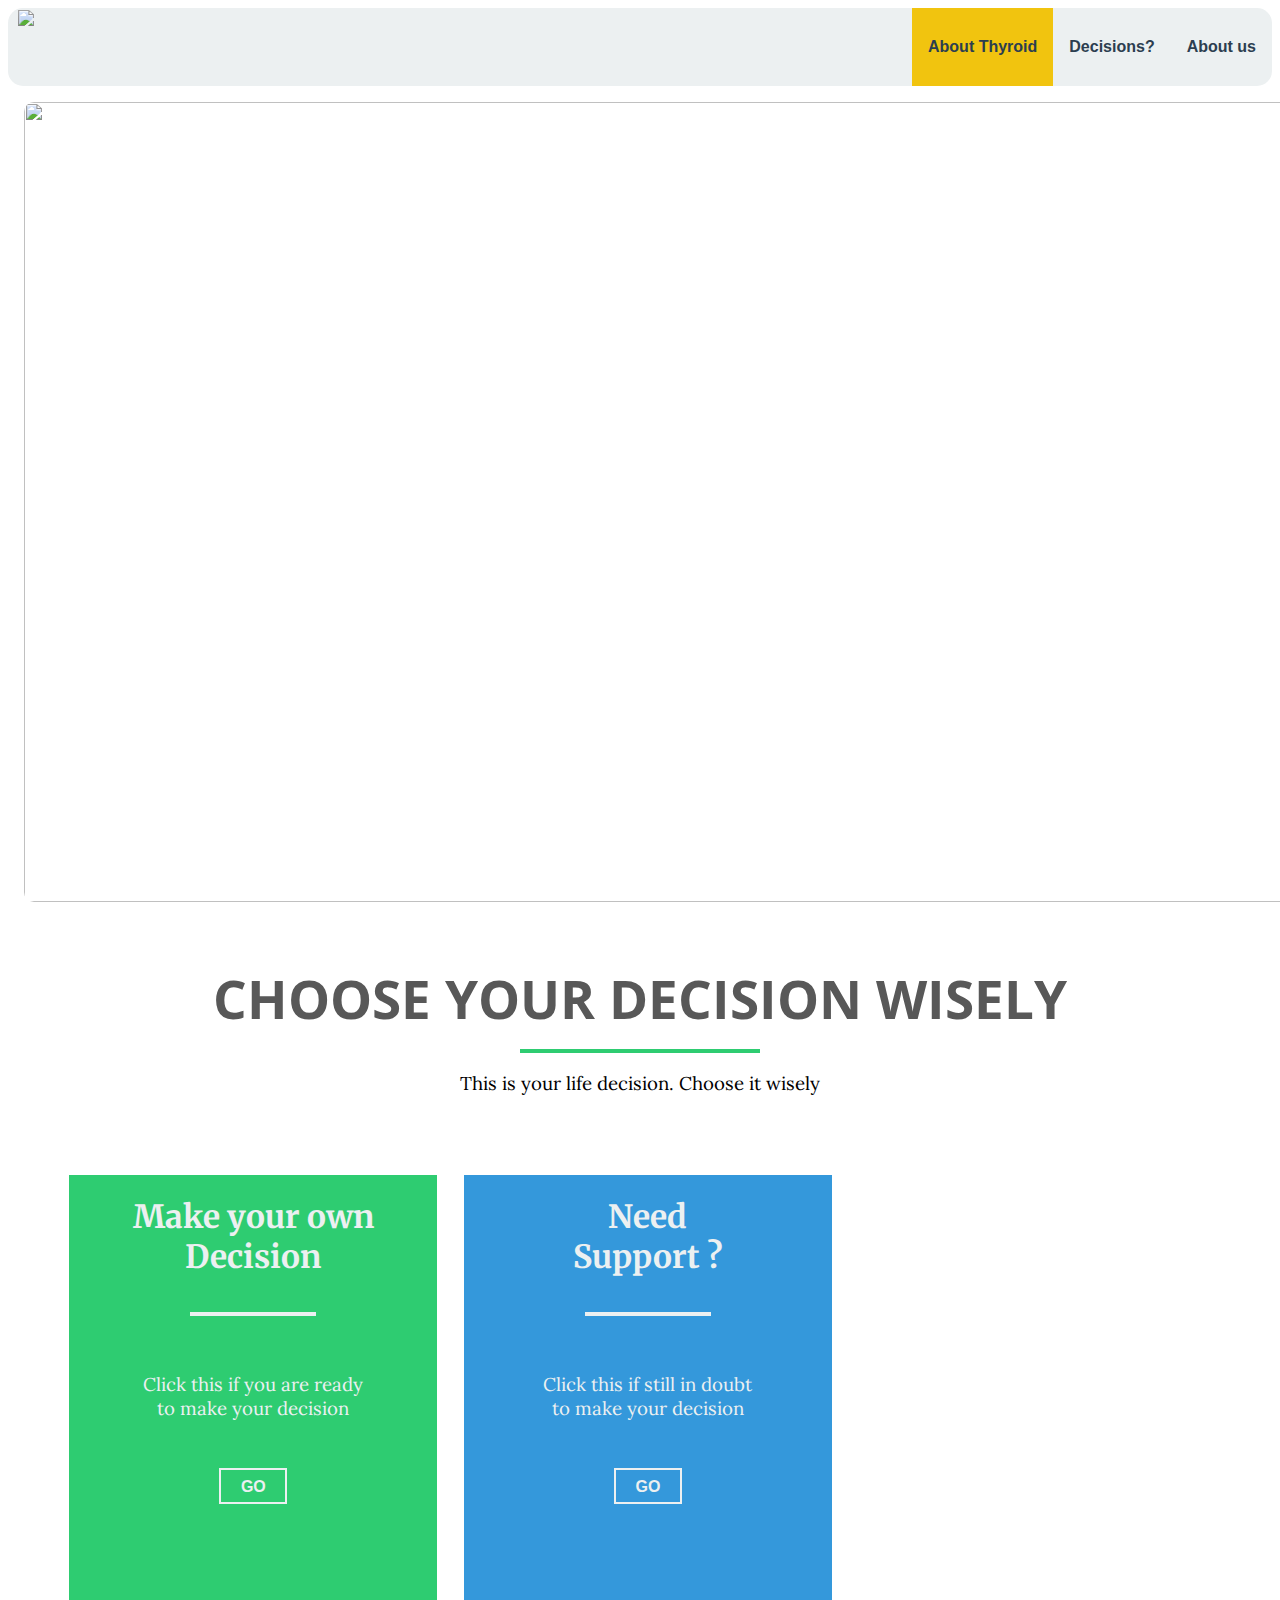
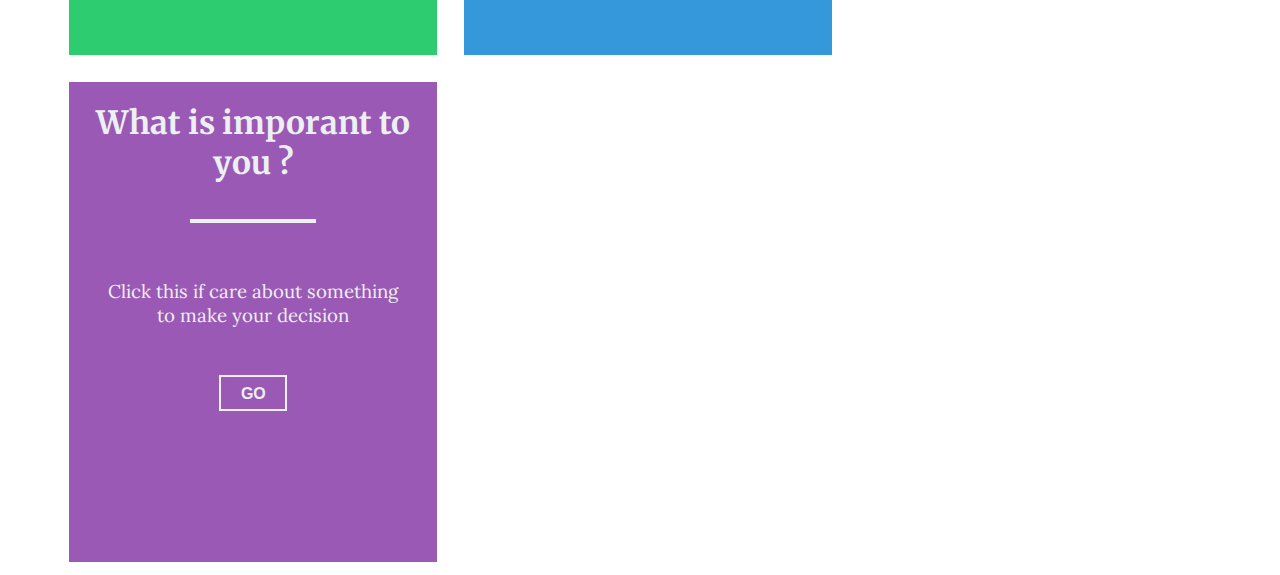
==== tester.html @ 254a99ba "Adding image under Navbar" ====
<!DOCTYPE html>
<html>
<head>
	<link href="https://fonts.googleapis.com/css?family=Open+Sans:700" rel="stylesheet">
	<link href="https://fonts.googleapis.com/css?family=Lora:400i" rel="stylesheet">
	<link href="https://fonts.googleapis.com/css?family=Merriweather:700" rel="stylesheet">

	<link rel="stylesheet" type="text/css" media="all" href="css/animate.css">
	<link rel="stylesheet" type="text/css" href="style.css">
	<title>Hyperthyroid</title>
	<style>
		body{

		}	
		

	</style>
</head>
<body>
	<div class="menu">
		<ul class="nav">
			<a href="https://www.facebook.com/pages/Pusat-Perubatan-Universiti-Malaya/123708627666986" target="_blank"><img src="images/UM-Logo.png" class="image">
			</a>
			<li><a href="">About us</a></li>
			<li><a href="">Decisions?</a></li>
			<li class="active"><a href="">About Thyroid</a></li>
		</ul>
	</div>

	<div class="imageholder">
		<img src="images/hunter-bryant-48373.jpg">
	</div>

	<div>
		<center><h2 class="title" value=" bounce">Choose your Decision Wisely</h2></center>
		<center><div class="line"></div></center>
		<center><p class="remind">This is your life decision. Choose it wisely</p></center>
	</div>
	
	<div class="container">
		<div class="Q1 ">
			<center>
			<h1 class="animated bounce">Make your own Decision</h1>
			<div class="line2">
				
			</div>
			<p class="details">Click this if you are ready <br>to make your decision</p>
			<div class="button">
				<p>GO</p>
			</div>
			</center>
		</div>

		<div class=" Q2 Q1" style="background-color: #3498db">
			<center>
			<h1>Need <br>Support ?</h1>
			<div class="line2">
				
			</div>
			<p class="details">Click this if still in doubt <br>to make your decision</p>
			<div class="button">
				<p>GO</p>
			</div>
			</center>
		</div>
		<div class="Q3 Q1" style="background-color: #9b59b6">
			<center>
			<h1>What is imporant to you ?</h1>
			<div class="line2">
				
			</div>
			<p class="details">Click this if care about something <br>to make your decision</p>
			<div class="button">
				<p>GO</p>
			</div>
			</center>
		</div>


	</div>

</body>
</html>
---- style.css ----
body{
	/*background-color: #118C4E;*/
}

h2.title{
	font-family: 'Open Sans', sans-serif;
	text-transform:uppercase;
	letter-spacing: .001pt;
	font-size: 40pt;
	color: #585858;
	margin-bottom: 9pt;
	/*border-bottom: 5px solid blue;s*/

	

}

.menu{
	padding: 0px;
	margin:0px;
}

ul.nav{
	list-style-type: none;
	margin:0;
	padding: 0;
	overflow: hidden;
	background-color:#ecf0f1;
	border-radius: 15px;

}

li {
	float: right;
}
li a{
	font-family: sans-serif;
	font-weight: bold;
	text-decoration:none;
	color: #2c3e50;
	display:inline-block;
	text-align: center;
	padding: 30px 16px;

}

li a:hover{
	background-color: #95a5a6;
}
.active{
	background-color: #f1c40f;
}
.image{
	float:left;
	display: inline-block;
	width: 150px;
	height: 65;
	margin-top:2px;
	margin-left: 10px;

}
.line{
	padding-top: 1pt;
	border-bottom: 4px solid #2ecc71;
	width: 15em;	
}
p.remind{
	font-family: 'Lora', serif;
	font-size: 14pt;
}
.container{
	/*margin-top: 100px;*/
	padding:3em;
	/*margin: auto;*/
}

.Q1{
	width:23em;
	height: 30em;
	background-color: #2ecc71;
	float:left;
	margin:10pt;
	transition: all .2s ease-in-out; /*To smooth the transition*/
}
.Q1 h1{
	font-family: 'Merriweather', serif;
	color: #ecf0f1;
	vertical-align: middle;
	}
.Q1:hover{
	/*giving some expansion transition*/
	 -webkit-transform: scale(1.3);
        -ms-transform: scale(1.3);
        transform: scale(1.3);

}
.line2{
	border-bottom: 4px solid #ecf0f1;
	width: 7em;
	padding: 7px;
}
.details{
	font-family: 'Lora', serif;
	font-size: 14pt;
	color: #ecf0f1;
	margin-top: 3em;
}
.button{
	border: 2px solid #ecf0f1;
	width: 4em;
	height:2em;
	margin-top: 3em;
}
.button p{
	margin-top : .5em;
	font-family: sans-serif;
	font-weight: bold;
	color: #ecf0f1
}

.button:hover{
	background-color: #ecf0f1
	
}
.button p:hover{
	color:#34495e;
}

.imageholder img{
	border-radius: 10px;
	margin: 1em;
	width: 1300px;
	height:800px;
}
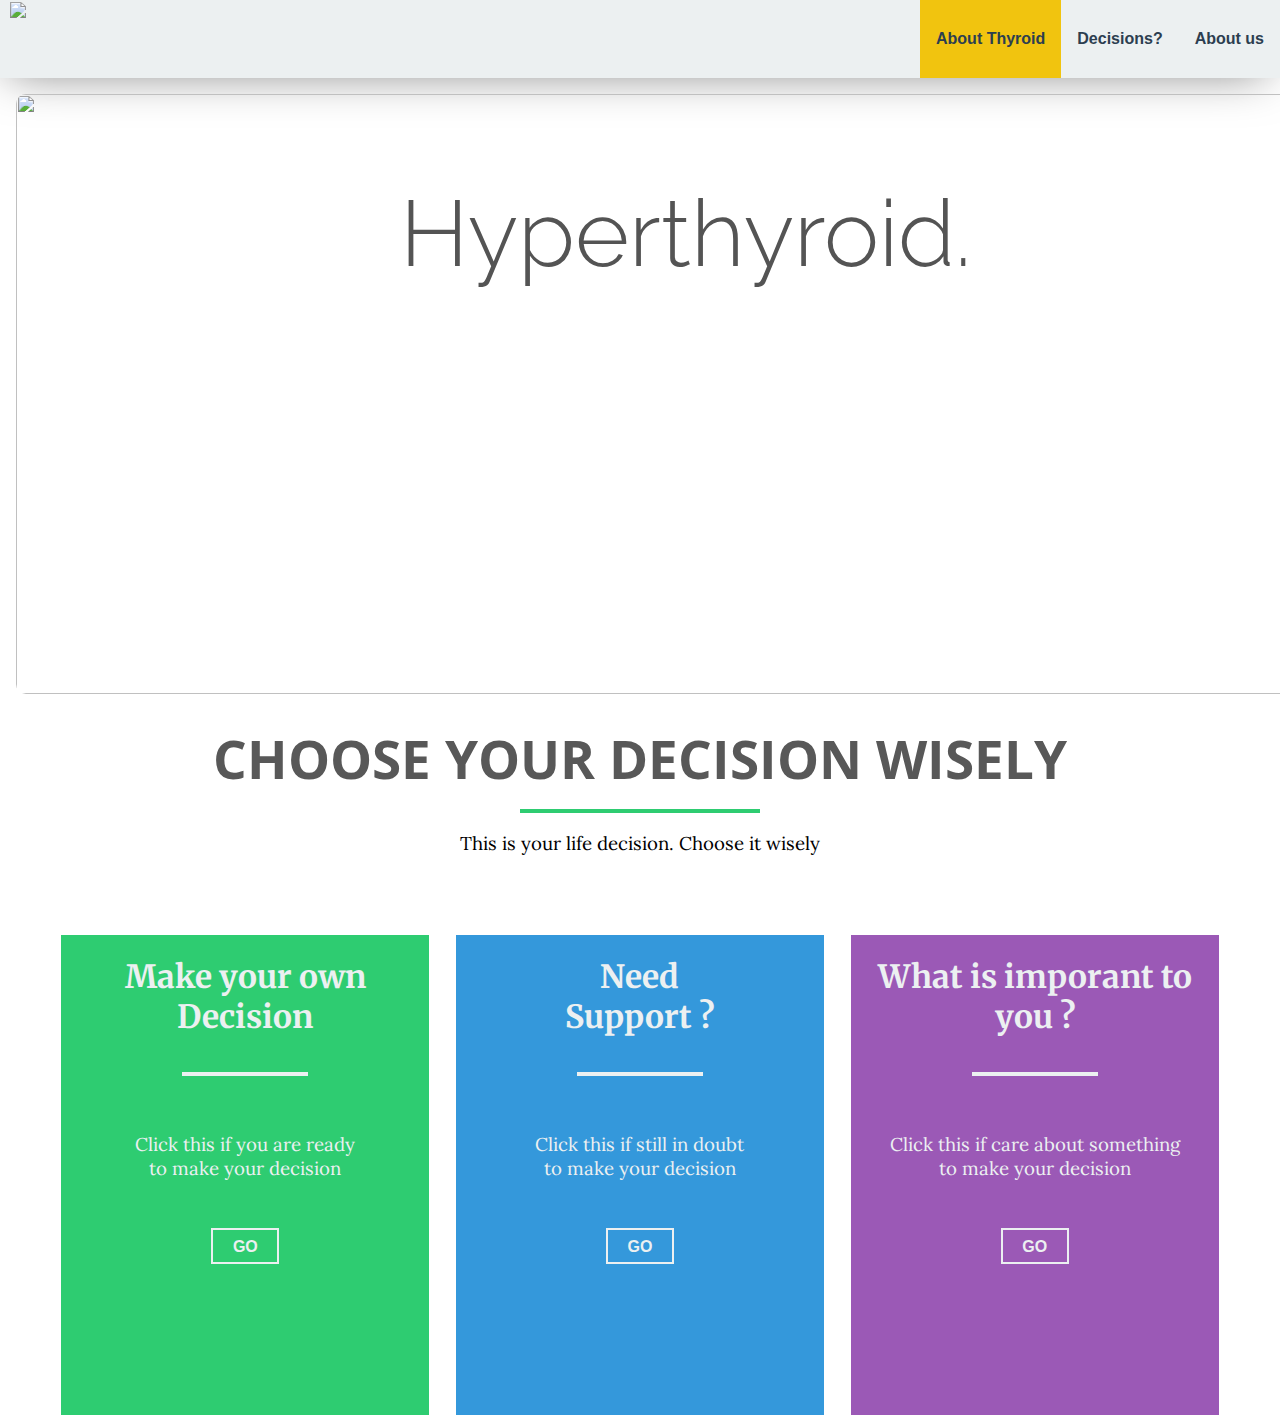
==== commit e242cf7c: "revert" ====
--- a/tester.html
+++ b/tester.html
@@ -1,83 +1,76 @@
 <!DOCTYPE html>
 <html>
 <head>
+	<link rel="stylesheet" type="text/css" href="style.css">
 	<link href="https://fonts.googleapis.com/css?family=Open+Sans:700" rel="stylesheet">
 	<link href="https://fonts.googleapis.com/css?family=Lora:400i" rel="stylesheet">
 	<link href="https://fonts.googleapis.com/css?family=Merriweather:700" rel="stylesheet">
-
+	<link href="https://fonts.googleapis.com/css?family=Raleway:300,300i,400" rel="stylesheet">
 	<link rel="stylesheet" type="text/css" media="all" href="css/animate.css">
-	<link rel="stylesheet" type="text/css" href="style.css">
 	<title>Hyperthyroid</title>
-	<style>
-		body{
-
-		}	
-		
-
-	</style>
 </head>
 <body>
-	<div class="menu">
-		<ul class="nav">
-			<a href="https://www.facebook.com/pages/Pusat-Perubatan-Universiti-Malaya/123708627666986" target="_blank"><img src="images/UM-Logo.png" class="image">
-			</a>
-			<li><a href="">About us</a></li>
-			<li><a href="">Decisions?</a></li>
-			<li class="active"><a href="">About Thyroid</a></li>
-		</ul>
-	</div>
-
-	<div class="imageholder">
-		<img src="images/hunter-bryant-48373.jpg">
-	</div>
-
-	<div>
-		<center><h2 class="title" value=" bounce">Choose your Decision Wisely</h2></center>
-		<center><div class="line"></div></center>
-		<center><p class="remind">This is your life decision. Choose it wisely</p></center>
-	</div>
-	
-	<div class="container">
-		<div class="Q1 ">
-			<center>
-			<h1 class="animated bounce">Make your own Decision</h1>
-			<div class="line2">
-				
-			</div>
-			<p class="details">Click this if you are ready <br>to make your decision</p>
-			<div class="button">
-				<p>GO</p>
-			</div>
-			</center>
+	<div class="wrapper">
+		<div class="menu">
+			<ul class="nav">
+				<a href="https://www.facebook.com/pages/Pusat-Perubatan-Universiti-Malaya/123708627666986" target="_blank"><img src="images/UM-Logo.png" class="image">
+				</a>
+				<li><a href="">About us</a></li>
+				<li><a href="">Decisions?</a></li>
+				<li class="active"><a href="">About Thyroid</a></li>
+			</ul>
 		</div>
 
-		<div class=" Q2 Q1" style="background-color: #3498db">
-			<center>
-			<h1>Need <br>Support ?</h1>
-			<div class="line2">
-				
-			</div>
-			<p class="details">Click this if still in doubt <br>to make your decision</p>
-			<div class="button">
-				<p>GO</p>
-			</div>
-			</center>
-		</div>
-		<div class="Q3 Q1" style="background-color: #9b59b6">
-			<center>
-			<h1>What is imporant to you ?</h1>
-			<div class="line2">
-				
-			</div>
-			<p class="details">Click this if care about something <br>to make your decision</p>
-			<div class="button">
-				<p>GO</p>
-			</div>
-			</center>
+		<div class="imageholder">
+			<img src="images/pexels-photo.jpg">
+			<div class="imgtxt">Hyperthyroid.</div>
 		</div>
 
+		<div>
+			<center><h2 class="title" value=" bounce">Choose your Decision Wisely</h2></center>
+			<center><div class="line"></div></center>
+			<center><p class="remind">This is your life decision. Choose it wisely</p></center>
+		</div>
+		
+		<div class="container">
+			<div class="Q1 ">
+				<center>
+				<h1 class="animated bounce">Make your own Decision</h1>
+				<div class="line2">
+					
+				</div>
+				<p class="details">Click this if you are ready <br>to make your decision</p>
+				<div class="button">
+					<p>GO</p>
+				</div>
+				</center>
+			</div>
 
+			<div class=" Q2 Q1" style="background-color: #3498db">
+				<center>
+				<h1>Need <br>Support ?</h1>
+				<div class="line2">
+				</div>
+				<p class="details">Click this if still in doubt <br>to make your decision</p>
+				<div class="button">
+					<p>GO</p>
+				</div>
+				</center>
+			</div>
+			<div class="Q3 Q1" style="background-color: #9b59b6">
+				<center>
+				<h1>What is imporant to you ?</h1>
+				<div class="line2">
+					
+				</div>
+				<p class="details">Click this if care about something <br>to make your decision</p>
+				<div class="button">
+					<p>GO</p>
+				</div>
+				</center>
+			</div>
+		</div>
+		<div class="push"></div>
 	</div>
-
 </body>
 </html>--- a/style.css
+++ b/style.css
@@ -2,6 +2,13 @@
 body{
 	/*background-color: #118C4E;*/
 }
+
+html, body {
+	height: 100%;
+ 	margin:0; 
+ 	padding:0;
+ 	/*needed to remove padding around navbar*/
+ } 
 
 h2.title{
 	font-family: 'Open Sans', sans-serif;
@@ -11,15 +18,9 @@
 	color: #585858;
 	margin-bottom: 9pt;
 	/*border-bottom: 5px solid blue;s*/
-
-	
-
 }
 
-.menu{
-	padding: 0px;
-	margin:0px;
-}
+
 
 ul.nav{
 	list-style-type: none;
@@ -27,7 +28,10 @@
 	padding: 0;
 	overflow: hidden;
 	background-color:#ecf0f1;
-	border-radius: 15px;
+	-webkit-box-shadow: -3px 6px 47px -12px rgba(0,0,0,0.52);
+	-moz-box-shadow: -3px 6px 47px -12px rgba(0,0,0,0.52);
+	box-shadow: -3px 6px 47px -12px rgba(0,0,0,0.52);
+	/*border-radius: 15px;*/
 
 }
 
@@ -70,9 +74,7 @@
 	font-size: 14pt;
 }
 .container{
-	/*margin-top: 100px;*/
 	padding:3em;
-	/*margin: auto;*/
 }
 
 .Q1{
@@ -91,9 +93,12 @@
 .Q1:hover{
 	/*giving some expansion transition*/
 	 -webkit-transform: scale(1.3);
-        -ms-transform: scale(1.3);
-        transform: scale(1.3);
+     -ms-transform: scale(1.3);
+     transform: scale(1.3);
 
+}
+.Q3{
+	clear: right;
 }
 .line2{
 	border-bottom: 4px solid #ecf0f1;
@@ -126,10 +131,24 @@
 .button p:hover{
 	color:#34495e;
 }
-
+.imageholder{
+	position: relative; 
+	/*need to be Relative to make text on image responsive*/
+	width: 1300px;
+	height:600px;
+}
 .imageholder img{
 	border-radius: 10px;
 	margin: 1em;
-	width: 1300px;
-	height:800px;
+	width: 1330px;
+	height:600px;
 }
+.imgtxt{
+	font-family: 'Raleway', sans-serif;
+	font-weight: 300;
+	position: absolute;
+	top:100px;
+	left: 400px;
+	color: #545454;
+	font-size: 70pt;
+}
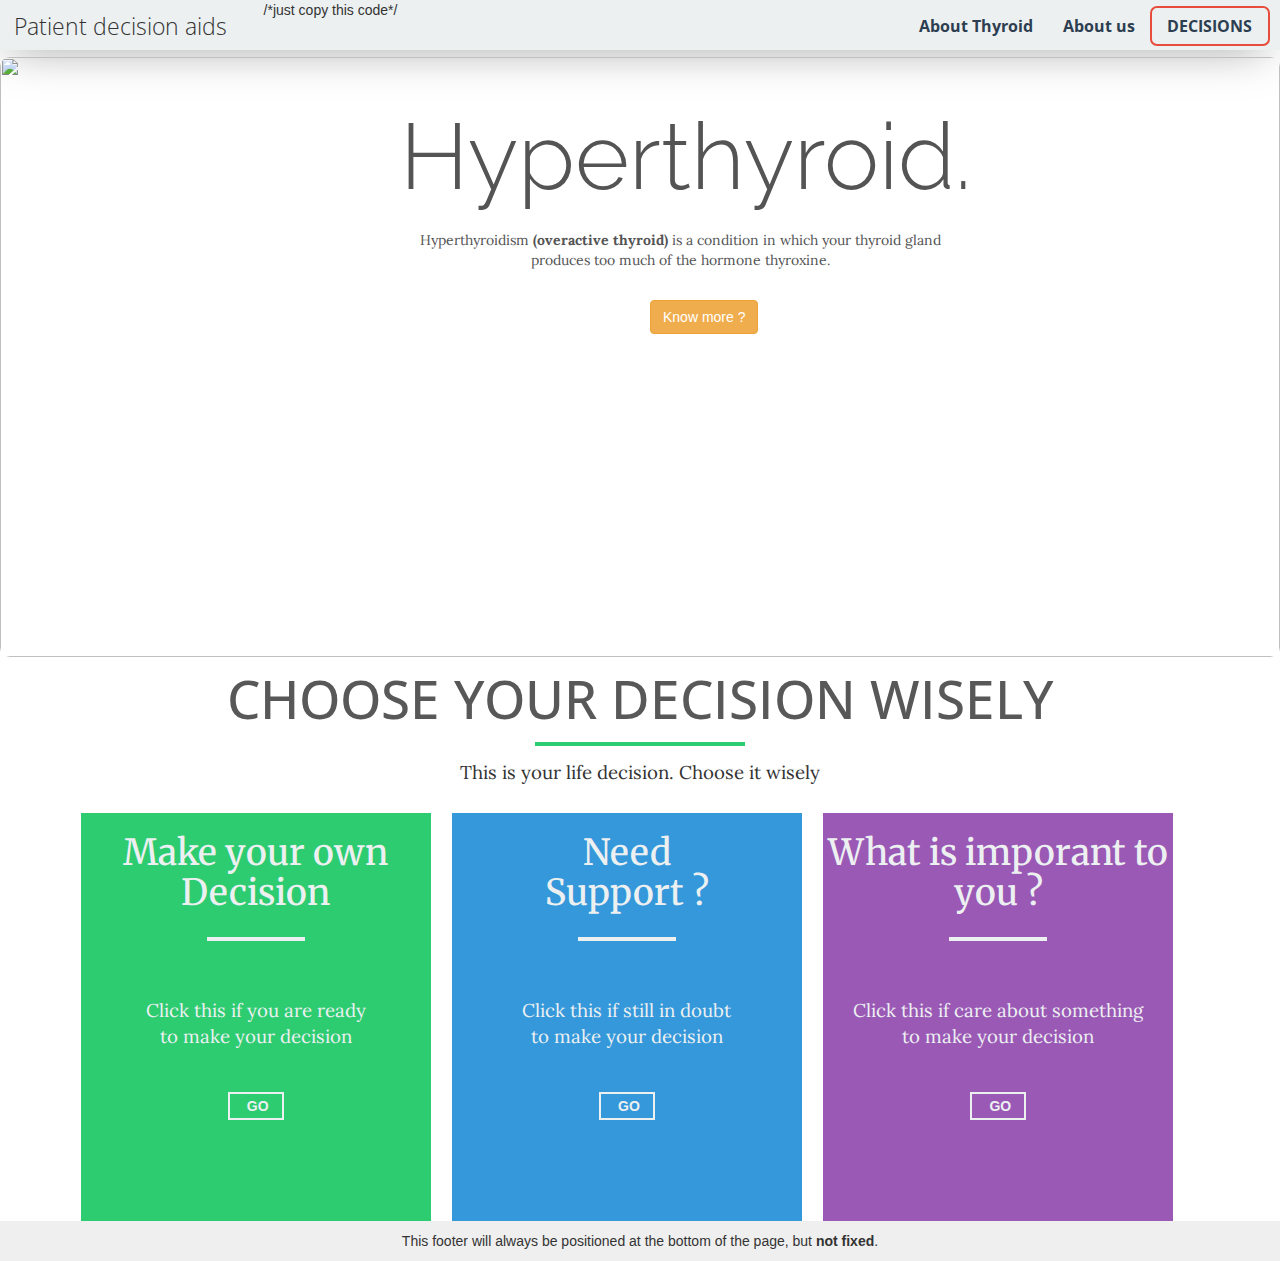
==== commit 0df6269f: "Add the comment and clean the code" ====
--- a/tester.html
+++ b/tester.html
@@ -1,29 +1,46 @@
 <!DOCTYPE html>
 <html>
-<head>
+<head>	
+
 	<link rel="stylesheet" type="text/css" href="style.css">
-	<link href="https://fonts.googleapis.com/css?family=Open+Sans:700" rel="stylesheet">
+	<!-- Google Fonts -->
+	<link href="https://fonts.googleapis.com/css?family=Open+Sans:300,700" rel="stylesheet">
 	<link href="https://fonts.googleapis.com/css?family=Lora:400i" rel="stylesheet">
 	<link href="https://fonts.googleapis.com/css?family=Merriweather:700" rel="stylesheet">
 	<link href="https://fonts.googleapis.com/css?family=Raleway:300,300i,400" rel="stylesheet">
 	<link rel="stylesheet" type="text/css" media="all" href="css/animate.css">
+	<link href="https://fonts.googleapis.com/css?family=Josefin+Slab:400,700" rel="stylesheet">
+
+	<!-- BOOTSTRAP -->
+	<!-- Latest compiled and minified CSS -->
+	<link rel="stylesheet" href="https://maxcdn.bootstrapcdn.com/bootstrap/3.3.7/css/bootstrap.min.css" integrity="sha384-BVYiiSIFeK1dGmJRAkycuHAHRg32OmUcww7on3RYdg4Va+PmSTsz/K68vbdEjh4u" crossorigin="anonymous">
+	<!-- Optional theme -->
+	<link rel="stylesheet" href="https://maxcdn.bootstrapcdn.com/bootstrap/3.3.7/css/bootstrap-theme.min.css" integrity="sha384-rHyoN1iRsVXV4nD0JutlnGaslCJuC7uwjduW9SVrLvRYooPp2bWYgmgJQIXwl/Sp" crossorigin="anonymous">
+
+
 	<title>Hyperthyroid</title>
 </head>
 <body>
 	<div class="wrapper">
 		<div class="menu">
 			<ul class="nav">
-				<a href="https://www.facebook.com/pages/Pusat-Perubatan-Universiti-Malaya/123708627666986" target="_blank"><img src="images/UM-Logo.png" class="image">
-				</a>
+				<p class="navtxt">Patient decision aids</p>
+				
+				<!-- If you want to add the navbar menu  -->
+				<!-- put here -->
+				<li><div class="decision"><a href="">DECISIONS</div></a></li> /*just copy this code*/
 				<li><a href="">About us</a></li>
-				<li><a href="">Decisions?</a></li>
 				<li class="active"><a href="">About Thyroid</a></li>
 			</ul>
 		</div>
-
+		
+		<!-- image under the navbar -->
 		<div class="imageholder">
 			<img src="images/pexels-photo.jpg">
+			<!-- text on the image -->
 			<div class="imgtxt">Hyperthyroid.</div>
+			<div class="imgtxt2"><center>Hyperthyroidism <strong>(overactive thyroid)</strong> is a condition in which your thyroid gland produces too much of the hormone thyroxine. </center></div>
+			<div class="bootbtn"><button type="button" class="btn btn-warning btn-outline">Know more ?</button></div>
 		</div>
 
 		<div>
@@ -32,6 +49,7 @@
 			<center><p class="remind">This is your life decision. Choose it wisely</p></center>
 		</div>
 		
+		<!-- THis is for the cards -->
 		<div class="container">
 			<div class="Q1 ">
 				<center>
@@ -70,7 +88,9 @@
 				</center>
 			</div>
 		</div>
-		<div class="push"></div>
 	</div>
+
+	<!-- footer still in the development -->
+	<div class="footer">This footer will always be positioned at the bottom of the page, but <strong>not fixed</strong>.</div>
 </body>
 </html>--- a/style.css
+++ b/style.css
@@ -1,14 +1,94 @@
 
 body{
 	/*background-color: #118C4E;*/
+	position: relative;
 }
 
 html, body {
-	height: 100%;
  	margin:0; 
  	padding:0;
  	/*needed to remove padding around navbar*/
  } 
+
+
+
+ul.nav{
+	list-style-type: none;
+	height:50px;
+	margin:0;
+	padding: 0;
+	overflow: hidden;
+	background-color:#ecf0f1;
+	-webkit-box-shadow: -3px 6px 47px -12px rgba(0,0,0,0.52);
+	-moz-box-shadow: -3px 6px 47px -12px rgba(0,0,0,0.52);
+	box-shadow: -3px 6px 47px -12px rgba(0,0,0,0.52);
+
+}
+.menu{
+	height: 50px;
+}
+
+li {
+	float: right;
+	margin-top: 5px;
+	font-size: 12pt;
+
+}
+li a{
+	font-family: 'Open Sans', sans-serif;
+	font-weight: bold;
+	text-decoration:none;
+	color: #2c3e50;
+	display:inline-block;
+	text-align: center;
+	height: 50px;
+}
+li a:hover{
+	color: #2980b9;
+}
+.decision{
+	border: 2px solid #e74c3c;
+	border-radius: 7px;
+	color:#2980b9;
+	margin-top: 1px;
+	padding-top: 7px;
+	padding-left: 15px;
+	height: 40px;
+	width: 120px;
+	margin-right: 10px;
+	
+}
+.decision:hover{
+	background-color: #e74c3c;
+}
+.decision a:hover{
+	color: white;
+	text-decoration: none;
+}
+.navtxt{
+	float:left;
+	display: inline-block;
+	width: 250px;
+	height: 50px;
+	margin-left: 10px;
+	
+}
+p.navtxt{
+	font-family: 'Open Sans', Sans-serif;
+	font-size: 17pt;
+	font-weight:300;
+	margin-top: .5em;
+	margin-left: .6em;
+}
+.line{
+	padding-top: 1pt;
+	border-bottom: 4px solid #2ecc71;
+	width: 15em;	
+}
+p.remind{
+	font-family: 'Lora', serif;
+	font-size: 14pt;
+}
 
 h2.title{
 	font-family: 'Open Sans', sans-serif;
@@ -17,72 +97,25 @@
 	font-size: 40pt;
 	color: #585858;
 	margin-bottom: 9pt;
-	/*border-bottom: 5px solid blue;s*/
-}
-
-
-
-ul.nav{
-	list-style-type: none;
-	margin:0;
-	padding: 0;
-	overflow: hidden;
-	background-color:#ecf0f1;
-	-webkit-box-shadow: -3px 6px 47px -12px rgba(0,0,0,0.52);
-	-moz-box-shadow: -3px 6px 47px -12px rgba(0,0,0,0.52);
-	box-shadow: -3px 6px 47px -12px rgba(0,0,0,0.52);
-	/*border-radius: 15px;*/
-
-}
-
-li {
-	float: right;
-}
-li a{
-	font-family: sans-serif;
-	font-weight: bold;
-	text-decoration:none;
-	color: #2c3e50;
-	display:inline-block;
-	text-align: center;
-	padding: 30px 16px;
-
-}
-
-li a:hover{
-	background-color: #95a5a6;
-}
-.active{
-	background-color: #f1c40f;
-}
-.image{
-	float:left;
-	display: inline-block;
-	width: 150px;
-	height: 65;
-	margin-top:2px;
-	margin-left: 10px;
-
-}
-.line{
-	padding-top: 1pt;
-	border-bottom: 4px solid #2ecc71;
-	width: 15em;	
+	/*font-weight: 700;*/
+}
+.container{
+	padding:1em;
+	margin-left: 5%;
+	width: 100%;
+	height:33em;
 }
 p.remind{
-	font-family: 'Lora', serif;
-	font-size: 14pt;
-}
-.container{
-	padding:3em;
+	margin: 10pt;
 }
 
 .Q1{
-	width:23em;
+	width:25em;
 	height: 30em;
 	background-color: #2ecc71;
 	float:left;
-	margin:10pt;
+	margin-left :8pt;
+	margin-right: 8pt;
 	transition: all .2s ease-in-out; /*To smooth the transition*/
 }
 .Q1 h1{
@@ -118,10 +151,13 @@
 	margin-top: 3em;
 }
 .button p{
-	margin-top : .5em;
+	margin-top : .15em;
 	font-family: sans-serif;
 	font-weight: bold;
-	color: #ecf0f1
+	color: #ecf0f1;
+	width: 4em;
+	height:2em
+
 }
 
 .button:hover{
@@ -134,21 +170,43 @@
 .imageholder{
 	position: relative; 
 	/*need to be Relative to make text on image responsive*/
-	width: 1300px;
+	width: 100%;
 	height:600px;
 }
 .imageholder img{
 	border-radius: 10px;
-	margin: 1em;
-	width: 1330px;
+	margin-top:0.5em;
+	width: 100%;
 	height:600px;
 }
 .imgtxt{
 	font-family: 'Raleway', sans-serif;
 	font-weight: 300;
 	position: absolute;
-	top:100px;
+	top:40px;
 	left: 400px;
 	color: #545454;
 	font-size: 70pt;
 }
+.imgtxt2{
+	position: absolute;
+	top:180px;
+	left: 400px;
+	color: #545454;
+	width: 560px;
+	font-family: 'Lora', serif;
+}
+.bootbtn{
+	position: absolute;
+	top:250px;
+	left: 650px;
+}
+.footer {
+  position: absolute;
+  right: 0;
+  bottom: 0;
+  left: 0;
+  padding: 1rem;
+  background-color: #efefef;
+  text-align: center;
+}
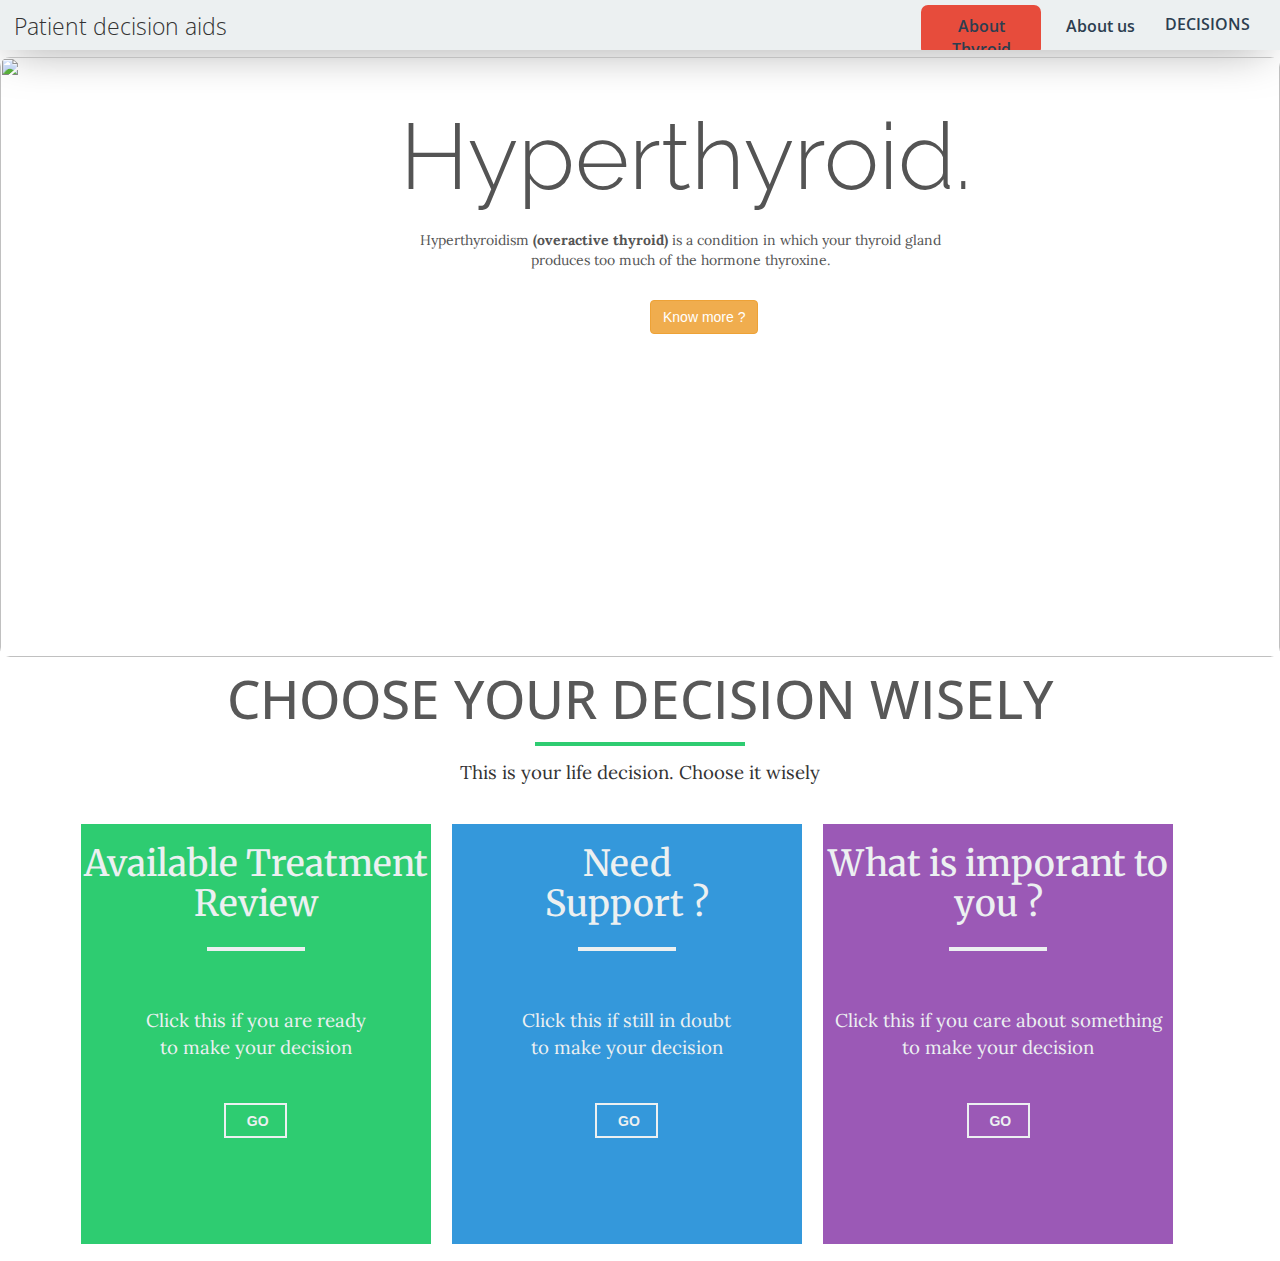
==== commit 40785624: "Add Decision component" ====
--- a/tester.html
+++ b/tester.html
@@ -4,13 +4,13 @@
 
 	<link rel="stylesheet" type="text/css" href="style.css">
 	<!-- Google Fonts -->
-	<link href="https://fonts.googleapis.com/css?family=Open+Sans:300,700" rel="stylesheet">
+	<link href="https://fonts.googleapis.com/css?family=Open+Sans:300,600,700" rel="stylesheet">
 	<link href="https://fonts.googleapis.com/css?family=Lora:400i" rel="stylesheet">
 	<link href="https://fonts.googleapis.com/css?family=Merriweather:700" rel="stylesheet">
 	<link href="https://fonts.googleapis.com/css?family=Raleway:300,300i,400" rel="stylesheet">
+	<link href="https://fonts.googleapis.com/css?family=Josefin+Slab:400,700" rel="stylesheet">
+	<!-- animate css -->
 	<link rel="stylesheet" type="text/css" media="all" href="css/animate.css">
-	<link href="https://fonts.googleapis.com/css?family=Josefin+Slab:400,700" rel="stylesheet">
-
 	<!-- BOOTSTRAP -->
 	<!-- Latest compiled and minified CSS -->
 	<link rel="stylesheet" href="https://maxcdn.bootstrapcdn.com/bootstrap/3.3.7/css/bootstrap.min.css" integrity="sha384-BVYiiSIFeK1dGmJRAkycuHAHRg32OmUcww7on3RYdg4Va+PmSTsz/K68vbdEjh4u" crossorigin="anonymous">
@@ -25,45 +25,43 @@
 		<div class="menu">
 			<ul class="nav">
 				<p class="navtxt">Patient decision aids</p>
-				
 				<!-- If you want to add the navbar menu  -->
 				<!-- put here -->
-				<li><div class="decision"><a href="">DECISIONS</div></a></li> /*just copy this code*/
+				<li><div class="decision"><a href="">DECISIONS</div></a></li> <!--just copy this code-->
 				<li><a href="">About us</a></li>
 				<li class="active"><a href="">About Thyroid</a></li>
 			</ul>
 		</div>
-		
 		<!-- image under the navbar -->
 		<div class="imageholder">
 			<img src="images/pexels-photo.jpg">
 			<!-- text on the image -->
 			<div class="imgtxt">Hyperthyroid.</div>
 			<div class="imgtxt2"><center>Hyperthyroidism <strong>(overactive thyroid)</strong> is a condition in which your thyroid gland produces too much of the hormone thyroxine. </center></div>
-			<div class="bootbtn"><button type="button" class="btn btn-warning btn-outline">Know more ?</button></div>
+			<div class="bootbtn"><button type="button" class="btn btn-warning">Know more ?</button></div>
 		</div>
-
 		<div>
-			<center><h2 class="title" value=" bounce">Choose your Decision Wisely</h2></center>
+			<center><h2 class="title">Choose your Decision Wisely</h2></center>
 			<center><div class="line"></div></center>
 			<center><p class="remind">This is your life decision. Choose it wisely</p></center>
 		</div>
-		
-		<!-- THis is for the cards -->
+		<!-- This is for the cards -->
 		<div class="container">
+			<!-- cards 1 -->
 			<div class="Q1 ">
 				<center>
-				<h1 class="animated bounce">Make your own Decision</h1>
+				<h1 class="">Available Treatment Review</h1>
 				<div class="line2">
 					
 				</div>
 				<p class="details">Click this if you are ready <br>to make your decision</p>
 				<div class="button">
-					<p>GO</p>
+					<!-- link for the button GO -->
+					<a href="https://www.google.com/" style="text-decoration: none;"><p>GO</p></a>
 				</div>
 				</center>
 			</div>
-
+			<!-- cards 2 -->
 			<div class=" Q2 Q1" style="background-color: #3498db">
 				<center>
 				<h1>Need <br>Support ?</h1>
@@ -71,19 +69,22 @@
 				</div>
 				<p class="details">Click this if still in doubt <br>to make your decision</p>
 				<div class="button">
-					<p>GO</p>
+					<!-- link for the button GO -->
+					<a href="https://www.google.com/" style="text-decoration: none;"><p>GO</p></a>
 				</div>
 				</center>
 			</div>
+			<!-- cards 3 -->
 			<div class="Q3 Q1" style="background-color: #9b59b6">
 				<center>
 				<h1>What is imporant to you ?</h1>
 				<div class="line2">
 					
 				</div>
-				<p class="details">Click this if care about something <br>to make your decision</p>
+				<p class="details">Click this if you care about something <br>to make your decision</p>
 				<div class="button">
-					<p>GO</p>
+					<!-- link for the button GO -->
+					<a href="https://www.google.com/" style="text-decoration: none;"><p>GO</p></a>
 				</div>
 				</center>
 			</div>
@@ -91,6 +92,6 @@
 	</div>
 
 	<!-- footer still in the development -->
-	<div class="footer">This footer will always be positioned at the bottom of the page, but <strong>not fixed</strong>.</div>
+	<!-- <div class="footer">This footer will always be positioned at the bottom of the page, but <strong>not fixed</strong>.</div> -->
 </body>
 </html>--- a/style.css
+++ b/style.css
@@ -32,11 +32,10 @@
 	float: right;
 	margin-top: 5px;
 	font-size: 12pt;
-
 }
 li a{
 	font-family: 'Open Sans', sans-serif;
-	font-weight: bold;
+	font-weight: 600;
 	text-decoration:none;
 	color: #2c3e50;
 	display:inline-block;
@@ -46,8 +45,17 @@
 li a:hover{
 	color: #2980b9;
 }
+li.active{
+	border-radius: 7px;
+	background-color: #e74c3c;
+	width: 120px;
+	margin-right: 10px;
+}
+a.active{
+	color: white;
+}
 .decision{
-	border: 2px solid #e74c3c;
+	
 	border-radius: 7px;
 	color:#2980b9;
 	margin-top: 1px;
@@ -114,8 +122,7 @@
 	height: 30em;
 	background-color: #2ecc71;
 	float:left;
-	margin-left :8pt;
-	margin-right: 8pt;
+	margin:8pt;
 	transition: all .2s ease-in-out; /*To smooth the transition*/
 }
 .Q1 h1{
@@ -146,18 +153,17 @@
 }
 .button{
 	border: 2px solid #ecf0f1;
-	width: 4em;
-	height:2em;
+	width: 4.5em;
+	height:2.5em;
 	margin-top: 3em;
 }
 .button p{
-	margin-top : .15em;
+	margin-top : .45em;
 	font-family: sans-serif;
 	font-weight: bold;
 	color: #ecf0f1;
-	width: 4em;
-	height:2em
-
+	width: 4.5em;
+	height:2.5em;	
 }
 
 .button:hover{
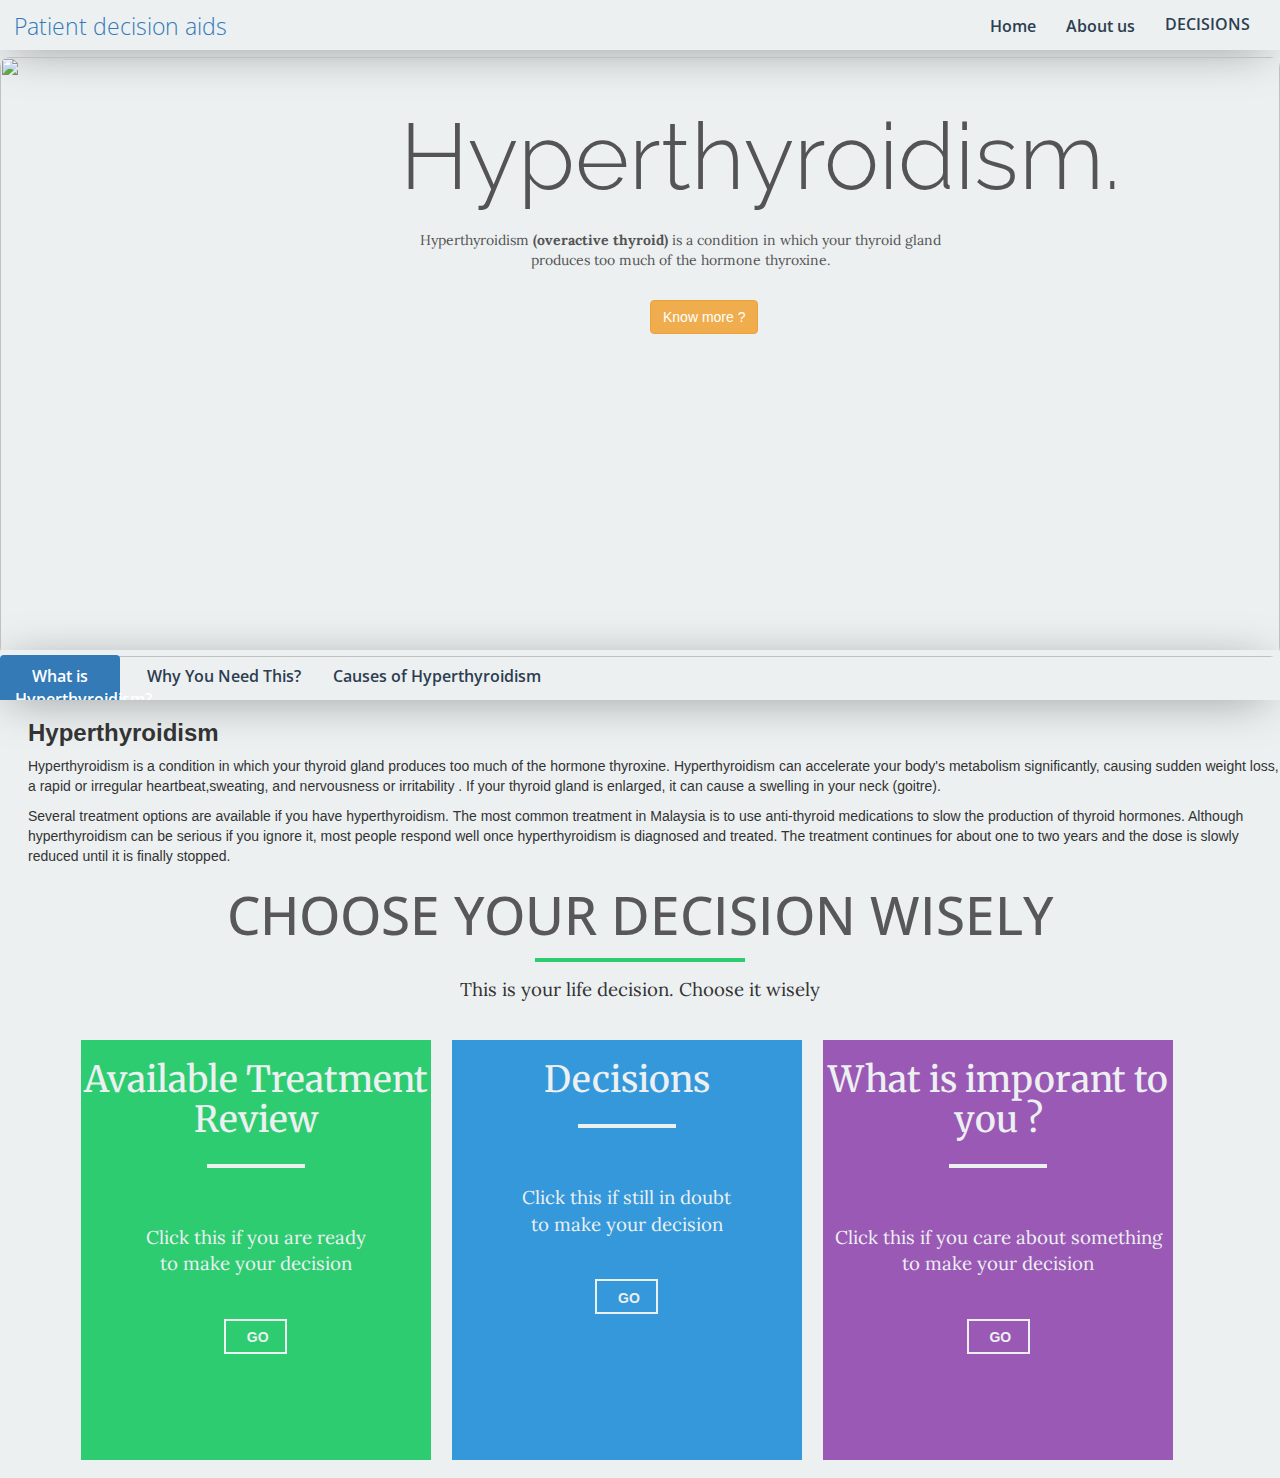
==== commit 64a9c8c6: "Compile all the part" ====
--- a/tester.html
+++ b/tester.html
@@ -3,6 +3,7 @@
 <head>	
 
 	<link rel="stylesheet" type="text/css" href="style.css">
+	<link rel="stylesheet" href="https://www.w3schools.com/w3css/4/w3.css">
 	<!-- Google Fonts -->
 	<link href="https://fonts.googleapis.com/css?family=Open+Sans:300,600,700" rel="stylesheet">
 	<link href="https://fonts.googleapis.com/css?family=Lora:400i" rel="stylesheet">
@@ -11,35 +12,69 @@
 	<link href="https://fonts.googleapis.com/css?family=Josefin+Slab:400,700" rel="stylesheet">
 	<!-- animate css -->
 	<link rel="stylesheet" type="text/css" media="all" href="css/animate.css">
+
 	<!-- BOOTSTRAP -->
 	<!-- Latest compiled and minified CSS -->
 	<link rel="stylesheet" href="https://maxcdn.bootstrapcdn.com/bootstrap/3.3.7/css/bootstrap.min.css" integrity="sha384-BVYiiSIFeK1dGmJRAkycuHAHRg32OmUcww7on3RYdg4Va+PmSTsz/K68vbdEjh4u" crossorigin="anonymous">
 	<!-- Optional theme -->
 	<link rel="stylesheet" href="https://maxcdn.bootstrapcdn.com/bootstrap/3.3.7/css/bootstrap-theme.min.css" integrity="sha384-rHyoN1iRsVXV4nD0JutlnGaslCJuC7uwjduW9SVrLvRYooPp2bWYgmgJQIXwl/Sp" crossorigin="anonymous">
+	<script src="https://ajax.googleapis.com/ajax/libs/jquery/3.1.1/jquery.min.js"></script>
+  	<script src="https://maxcdn.bootstrapcdn.com/bootstrap/3.3.7/js/bootstrap.min.js"></script>
 
-
+	<link rel="shortcut icon" type="image/jpg" href="images/thyroid.jpg ">
 	<title>Hyperthyroid</title>
 </head>
-<body>
+<body style="background-color: #ecf0f1;>
 	<div class="wrapper">
 		<div class="menu">
 			<ul class="nav">
-				<p class="navtxt">Patient decision aids</p>
+				<a href="tester.html"><p class="navtxt">Patient decision aids</p></a>
 				<!-- If you want to add the navbar menu  -->
 				<!-- put here -->
-				<li><div class="decision"><a href="">DECISIONS</div></a></li> <!--just copy this code-->
+				<li><div class="decision"><a href="Decisions/decisions.html">DECISIONS</div></a></li> <!--just copy this code-->
 				<li><a href="">About us</a></li>
-				<li class="active"><a href="">About Thyroid</a></li>
+				<li><a href="tester.html">Home</a></li>
 			</ul>
 		</div>
 		<!-- image under the navbar -->
 		<div class="imageholder">
 			<img src="images/pexels-photo.jpg">
 			<!-- text on the image -->
-			<div class="imgtxt">Hyperthyroid.</div>
+			<div class="imgtxt w3-animate-opacity">Hyperthyroidism.</div>
 			<div class="imgtxt2"><center>Hyperthyroidism <strong>(overactive thyroid)</strong> is a condition in which your thyroid gland produces too much of the hormone thyroxine. </center></div>
-			<div class="bootbtn"><button type="button" class="btn btn-warning">Know more ?</button></div>
+			<div class="bootbtn"><a type="button" class="btn btn-warning" href="https://en.wikipedia.org/wiki/Hyperthyroidism">Know more ?</a></div>
 		</div>
+		<div class="details-container">
+			<div style="text-align:center">
+			  <ul class="nav nav-pills">
+			    <li class="active"><a data-toggle="pill" href="#home">What is Hyperthyroidism?</a></li>
+			    <li><a data-toggle="pill" href="#menu1">Why You Need This?</a></li>
+			    <li><a data-toggle="pill" href="#menu2">Causes of Hyperthyroidism</a></li>
+			  </ul>
+			</div>
+
+		  
+		  <div class="tab-content">
+		  	<div id="home" class="tab-pane fade in active" style="padding-left:2em;">
+		     	<!-- <div><img src="images/17.jpg" style="float:left; width:200px; height:200px; padding: 15px 15px"></div> -->
+		     	<h3><strong>Hyperthyroidism</strong></h2>
+					<p>Hyperthyroidism is a condition in which your thyroid gland produces too much of the hormone thyroxine. Hyperthyroidism can accelerate your body's metabolism significantly, causing sudden weight loss, a rapid or irregular heartbeat,sweating, and nervousness or irritability .
+					If your thyroid gland is enlarged, it can cause a swelling in your neck (goitre). </p>
+					<p>Several treatment options are available if you have hyperthyroidism. The most common treatment in Malaysia is to use anti-thyroid medications to slow the production of thyroid hormones. Although hyperthyroidism can be serious if you ignore it, most people respond well once hyperthyroidism is diagnosed and treated. The treatment continues for about one to two years and the dose is slowly reduced until it is finally stopped.</p>
+			</div>
+		    <div id="menu1" class="tab-pane fade" style="padding-left:2em;">
+		     	<p><h3><strong>Hyperthyroidism relapse</strong></h2>
+					Although most people get better on oral medication, relapse (a recurrence of hyperthyroidism symptoms) occurs in 45-50% patients following <br>discontinuation of anti-thyroid drugs. 
+					Thus, patients, together with their doctor, have to make a decision on how to treat the relapse.
+				</p>
+		    </div>
+		    
+		    <div id="menu2" class="tab-pane fade" style="padding-left:2em;">
+		    	<h3><strong>Causes</strong></h2>
+		    	<p>The most common cause of hyperthyroidism is Graves' disease which happens when the body's immune system mistakenly attacks<br> and damages the thyroid. Besides Graves', other causes include lumps (nodules) on the thyroid which can result in extra thyroid tissue, <br>leading to extra thyroid hormones being produced. Lastly certain medications for irregular heartbeats may also cause hyperthyroidism.</p>
+		    </div>
+		</div>
+
 		<div>
 			<center><h2 class="title">Choose your Decision Wisely</h2></center>
 			<center><div class="line"></div></center>
@@ -57,20 +92,20 @@
 				<p class="details">Click this if you are ready <br>to make your decision</p>
 				<div class="button">
 					<!-- link for the button GO -->
-					<a href="https://www.google.com/" style="text-decoration: none;"><p>GO</p></a>
+					<a href="treatmentreview/Treatment Plan.html" style="text-decoration: none;"><p>GO</p></a>
 				</div>
 				</center>
 			</div>
 			<!-- cards 2 -->
 			<div class=" Q2 Q1" style="background-color: #3498db">
 				<center>
-				<h1>Need <br>Support ?</h1>
+				<h1>Decisions</h1>
 				<div class="line2">
 				</div>
 				<p class="details">Click this if still in doubt <br>to make your decision</p>
 				<div class="button">
 					<!-- link for the button GO -->
-					<a href="https://www.google.com/" style="text-decoration: none;"><p>GO</p></a>
+					<a href="Decisions/decisions.html" style="text-decoration: none;"><p>GO</p></a>
 				</div>
 				</center>
 			</div>
@@ -84,7 +119,7 @@
 				<p class="details">Click this if you care about something <br>to make your decision</p>
 				<div class="button">
 					<!-- link for the button GO -->
-					<a href="https://www.google.com/" style="text-decoration: none;"><p>GO</p></a>
+					<a href="http://lmgtfy.com/?q=hello+world" style="text-decoration: none;"><p>GO</p></a>
 				</div>
 				</center>
 			</div>
@@ -93,5 +128,7 @@
 
 	<!-- footer still in the development -->
 	<!-- <div class="footer">This footer will always be positioned at the bottom of the page, but <strong>not fixed</strong>.</div> -->
+
+
 </body>
 </html>